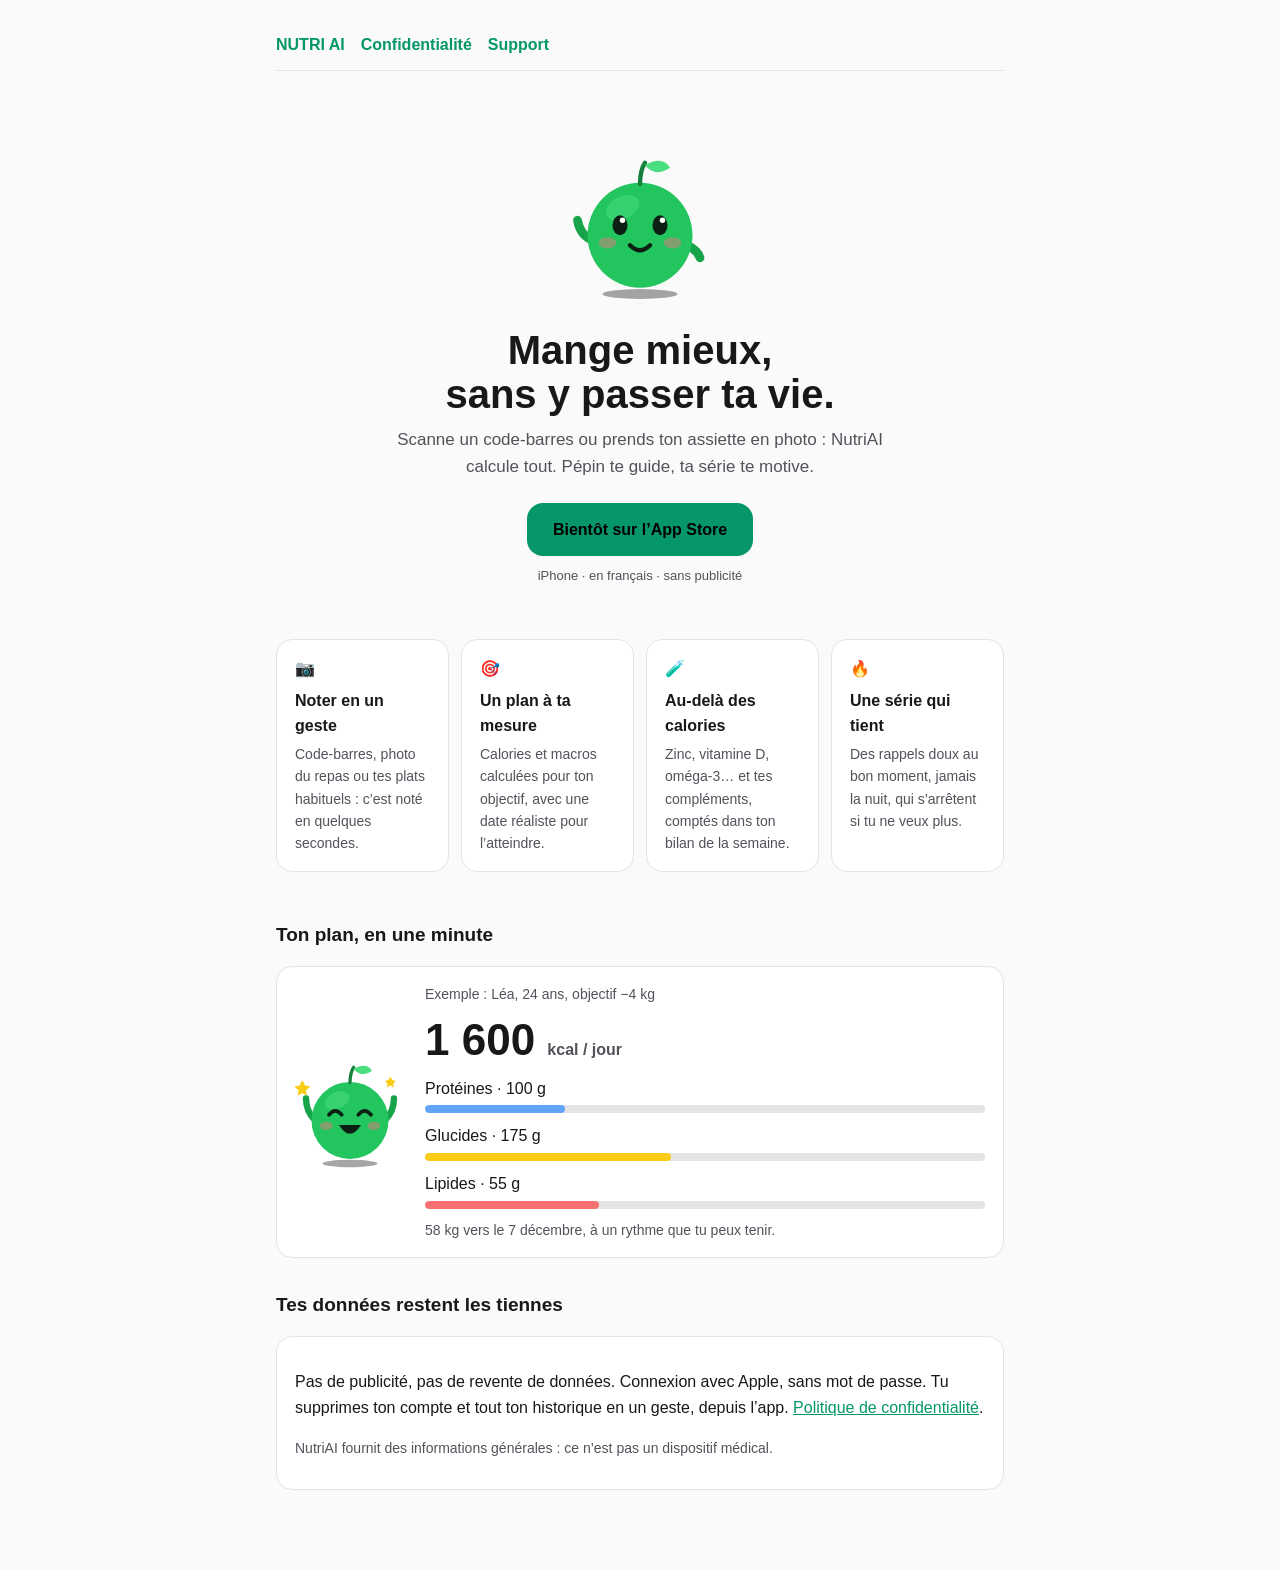
==== index.html @ fc25bfff "Landing page NutriAI (Pépin) + pages légales — brouillon local, non publié Co-Authored-By: Claude Op" ====
<!doctype html><html lang="fr"><head><meta charset="utf-8"><meta name="viewport" content="width=device-width,initial-scale=1">
<title>NUTRI AI</title><meta name="description" content="Le journal alimentaire qui va vite : code-barres, photo, macros, micronutriments et compléments. Sans publicité.">
<link rel="stylesheet" href="style.css">
<style>
.hero{text-align:center;padding:40px 0 8px}.hero h1{font-size:40px;line-height:1.1;margin:18px 0 10px}
.hero p{color:var(--muted);font-size:17px;max-width:520px;margin:0 auto}
.cta{display:inline-block;margin-top:22px;background:var(--accent);color:#000;font-weight:700;padding:14px 26px;border-radius:16px;text-decoration:none}
.soon{color:var(--muted);font-size:13px;margin-top:10px}
.grid{display:grid;grid-template-columns:repeat(auto-fit,minmax(170px,1fr));gap:12px;margin-top:28px}
.feat h3{margin:6px 0 4px;font-size:16px}.feat p{margin:0;color:var(--muted);font-size:14px}
.plan{display:flex;gap:20px;align-items:center;flex-wrap:wrap}.kcal{font-size:44px;font-weight:800}
.bar{height:8px;border-radius:99px;background:var(--line);overflow:hidden;margin:4px 0 10px}.bar span{display:block;height:100%;border-radius:99px}
.pep{animation:bob 2.2s ease-in-out infinite}@keyframes bob{50%{transform:translateY(-6px)}}
@media (prefers-reduced-motion: reduce){.pep{animation:none}}
</style></head><body><main>
<nav><a href="index.html">NUTRI AI</a><a href="confidentialite.html">Confidentialité</a><a href="support.html">Support</a></nav>
<section class="hero">
  <div class="pep"><svg width="150" height="168" viewBox="0 -14 120 134" role="img" aria-label="Pépin, la mascotte de NutriAI">

<ellipse cx="60" cy="113" rx="30" ry="4" fill="#000" opacity=".35"/>
<path d="M22 70 Q12 66 10 54" stroke="#16a34a" stroke-width="7" fill="none" stroke-linecap="round"/><path d="M98 74 Q106 78 108 84" stroke="#16a34a" stroke-width="7" fill="none" stroke-linecap="round"/>
<circle cx="60" cy="66" r="42" fill="#22c55e"/><ellipse cx="46" cy="44" rx="14" ry="9" fill="#4ade80" opacity=".55" transform="rotate(-25 46 44)"/>
<path d="M60 25 Q60 14 64 8" stroke="#15803d" stroke-width="3.5" fill="none" stroke-linecap="round"/><path d="M64 10 Q78 2 84 12 Q72 20 64 10 Z" fill="#4ade80"/>
<ellipse cx="44" cy="58" rx="6" ry="8" fill="#0b1f14"/><ellipse cx="76" cy="58" rx="6" ry="8" fill="#0b1f14"/><circle cx="46" cy="54" r="2.2" fill="#fff"/><circle cx="78" cy="54" r="2.2" fill="#fff"/>
<ellipse cx="34" cy="72" rx="7" ry="4.5" fill="#fb7185" opacity=".45"/><ellipse cx="86" cy="72" rx="7" ry="4.5" fill="#fb7185" opacity=".45"/>
<path d="M52 74 Q60 82 68 74" stroke="#0b1f14" stroke-width="3.5" fill="none" stroke-linecap="round"/>
</svg></div>
  <h1>Mange mieux,<br>sans y passer ta vie.</h1>
  <p>Scanne un code-barres ou prends ton assiette en photo : NutriAI calcule tout. Pépin te guide, ta série te motive.</p>
  <a class="cta" href="#">Bientôt sur l’App Store</a>
  <div class="soon">iPhone · en français · sans publicité</div>
</section>

<div class="grid">
  <div class="card feat"><div>📷</div><h3>Noter en un geste</h3><p>Code-barres, photo du repas ou tes plats habituels : c’est noté en quelques secondes.</p></div>
  <div class="card feat"><div>🎯</div><h3>Un plan à ta mesure</h3><p>Calories et macros calculées pour ton objectif, avec une date réaliste pour l’atteindre.</p></div>
  <div class="card feat"><div>🧪</div><h3>Au-delà des calories</h3><p>Zinc, vitamine D, oméga-3… et tes compléments, comptés dans ton bilan de la semaine.</p></div>
  <div class="card feat"><div>🔥</div><h3>Une série qui tient</h3><p>Des rappels doux au bon moment, jamais la nuit, qui s’arrêtent si tu ne veux plus.</p></div>
</div>

<h2>Ton plan, en une minute</h2>
<div class="card plan">
  <div class="pep"><svg width="110" height="123" viewBox="0 -14 120 134" role="img" aria-label="Pépin, la mascotte de NutriAI">
<path d="M8 22 l3 6 6 1 -5 4 1 6 -5 -3 -5 3 1 -6 -5 -4 6 -1z" fill="#facc15"/><path d="M104 18 l2 4 4 1 -3 3 1 4 -4 -2 -4 2 1 -4 -3 -3 4 -1z" fill="#facc15"/>
<ellipse cx="60" cy="113" rx="30" ry="4" fill="#000" opacity=".35"/>
<path d="M22 66 Q12 56 12 42" stroke="#16a34a" stroke-width="7" fill="none" stroke-linecap="round"/><path d="M98 66 Q108 56 108 42" stroke="#16a34a" stroke-width="7" fill="none" stroke-linecap="round"/>
<circle cx="60" cy="66" r="42" fill="#22c55e"/><ellipse cx="46" cy="44" rx="14" ry="9" fill="#4ade80" opacity=".55" transform="rotate(-25 46 44)"/>
<path d="M60 25 Q60 14 64 8" stroke="#15803d" stroke-width="3.5" fill="none" stroke-linecap="round"/><path d="M64 10 Q78 2 84 12 Q72 20 64 10 Z" fill="#4ade80"/>
<path d="M37 60 Q44 51 51 60" stroke="#0b1f14" stroke-width="4" fill="none" stroke-linecap="round"/><path d="M69 60 Q76 51 83 60" stroke="#0b1f14" stroke-width="4" fill="none" stroke-linecap="round"/>
<ellipse cx="34" cy="72" rx="7" ry="4.5" fill="#fb7185" opacity=".45"/><ellipse cx="86" cy="72" rx="7" ry="4.5" fill="#fb7185" opacity=".45"/>
<path d="M48 71 Q60 90 72 71 Z" fill="#0b1f14"/>
</svg></div>
  <div style="flex:1;min-width:220px">
    <div class="muted">Exemple : Léa, 24 ans, objectif −4 kg</div>
    <div class="kcal">1 600 <span class="muted" style="font-size:16px;font-weight:600">kcal / jour</span></div>
    <div>Protéines · 100 g</div><div class="bar"><span style="width:25%;background:#60a5fa"></span></div>
    <div>Glucides · 175 g</div><div class="bar"><span style="width:44%;background:#facc15"></span></div>
    <div>Lipides · 55 g</div><div class="bar"><span style="width:31%;background:#f87171"></span></div>
    <div class="muted">58 kg vers le 7 décembre, à un rythme que tu peux tenir.</div>
  </div>
</div>

<h2>Tes données restent les tiennes</h2>
<div class="card"><p>Pas de publicité, pas de revente de données. Connexion avec Apple, sans mot de passe. Tu supprimes ton compte et tout ton historique en un geste, depuis l’app. <a href="confidentialite.html">Politique de confidentialité</a>.</p>
<p class="muted">NutriAI fournit des informations générales : ce n’est pas un dispositif médical.</p></div>
</main></body></html>
---- style.css ----
:root{--bg:#000;--card:#18181b;--line:#27272a;--text:#fafafa;--muted:#a1a1aa;--accent:#10b981}
@media (prefers-color-scheme: light){:root{--bg:#fafafa;--card:#fff;--line:#e4e4e7;--text:#18181b;--muted:#52525b;--accent:#059669}}
*{box-sizing:border-box}
body{margin:0;background:var(--bg);color:var(--text);font:16px/1.6 -apple-system,BlinkMacSystemFont,"Segoe UI",Roboto,sans-serif}
main{max-width:760px;margin:0 auto;padding:32px 16px 64px}
h1{font-size:28px;margin:0 0 4px}h2{font-size:19px;margin:32px 0 8px}h3{font-size:16px;margin:20px 0 6px}
p,li{color:var(--text)}.muted{color:var(--muted);font-size:14px}
a{color:var(--accent)}nav a{margin-right:16px;font-weight:600;text-decoration:none}
nav{margin-bottom:24px;padding-bottom:12px;border-bottom:1px solid var(--line)}
table{width:100%;border-collapse:collapse;margin:8px 0;font-size:14px}
th,td{text-align:left;padding:8px;border-bottom:1px solid var(--line);vertical-align:top}
.card{background:var(--card);border:1px solid var(--line);border-radius:16px;padding:16px 18px;margin:16px 0}
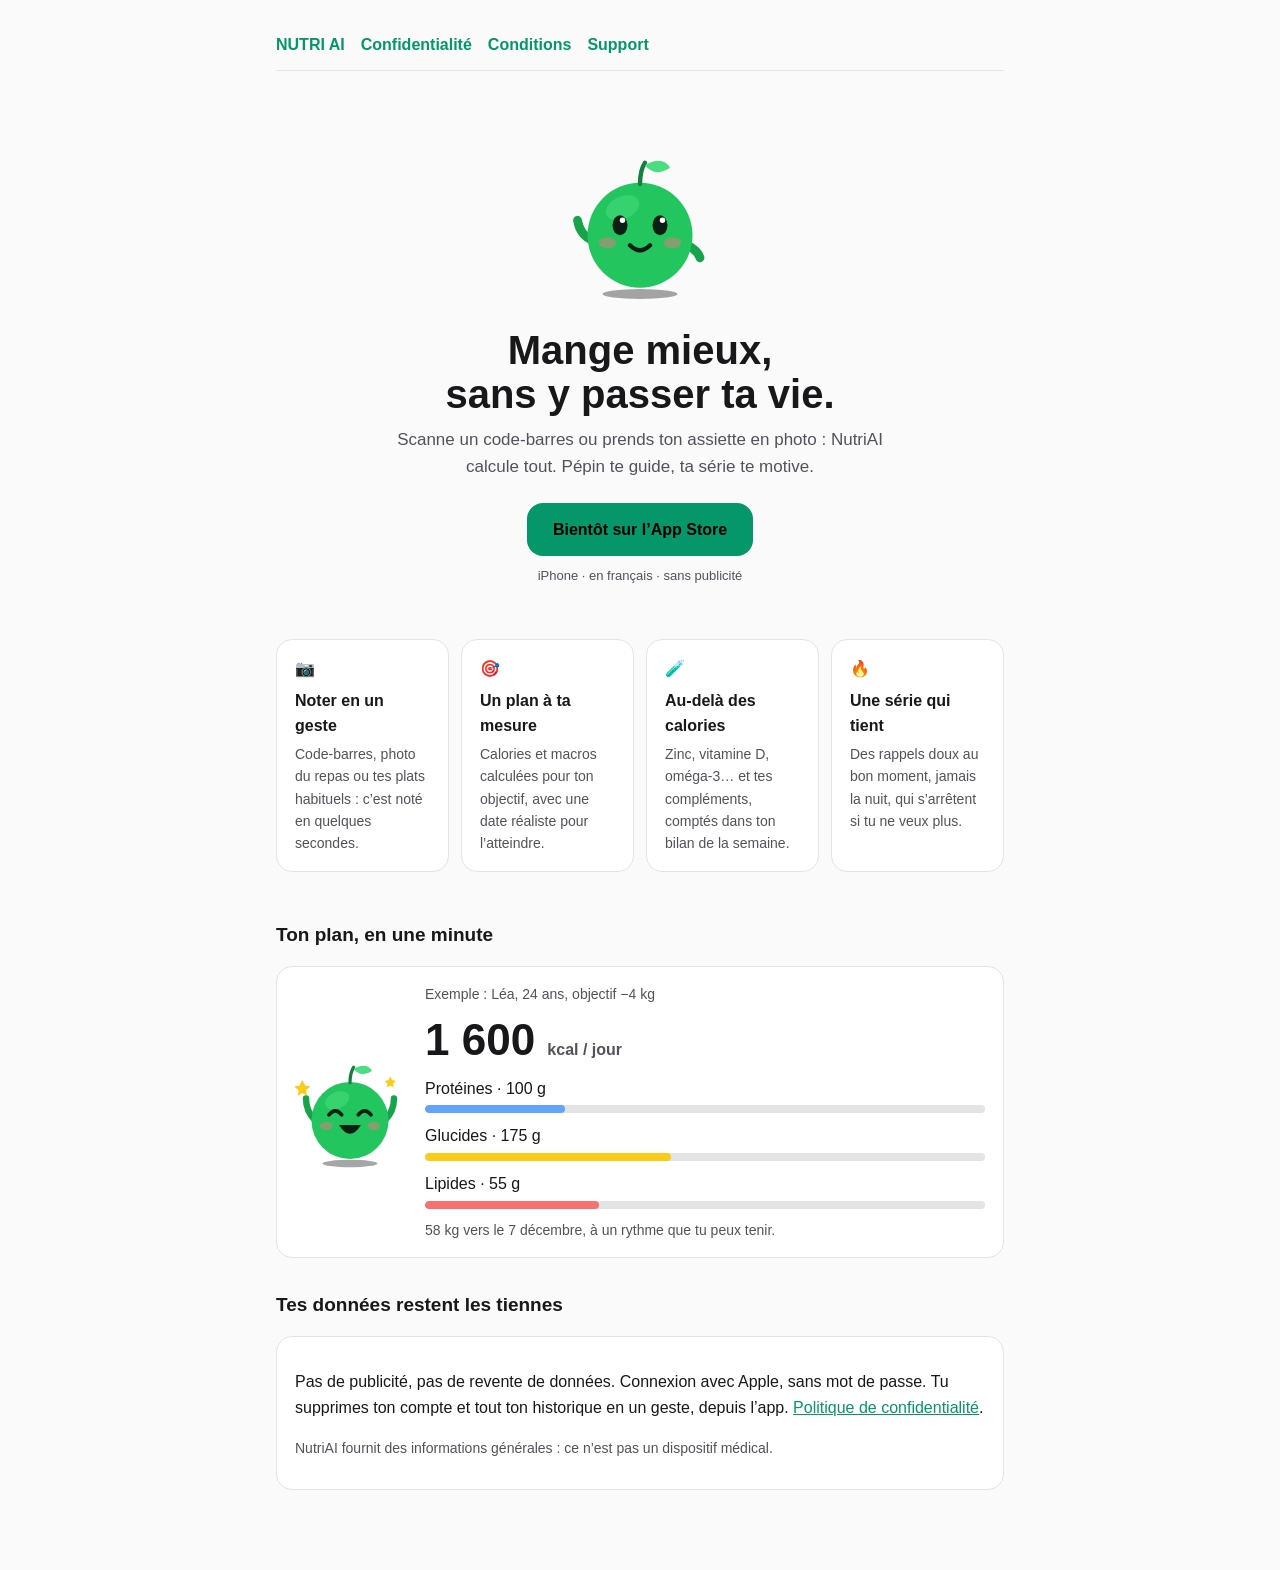
==== commit 7841a381: "CGU (droit belge) + liens Conditions ; confidentialité : provenance des ouvertures, erreurs, APD bel" ====
--- a/index.html
+++ b/index.html
@@ -13,7 +13,7 @@
 .pep{animation:bob 2.2s ease-in-out infinite}@keyframes bob{50%{transform:translateY(-6px)}}
 @media (prefers-reduced-motion: reduce){.pep{animation:none}}
 </style></head><body><main>
-<nav><a href="index.html">NUTRI AI</a><a href="confidentialite.html">Confidentialité</a><a href="support.html">Support</a></nav>
+<nav><a href="index.html">NUTRI AI</a><a href="confidentialite.html">Confidentialité</a><a href="cgu.html">Conditions</a><a href="support.html">Support</a></nav>
 <section class="hero">
   <div class="pep"><svg width="150" height="168" viewBox="0 -14 120 134" role="img" aria-label="Pépin, la mascotte de NutriAI">
 
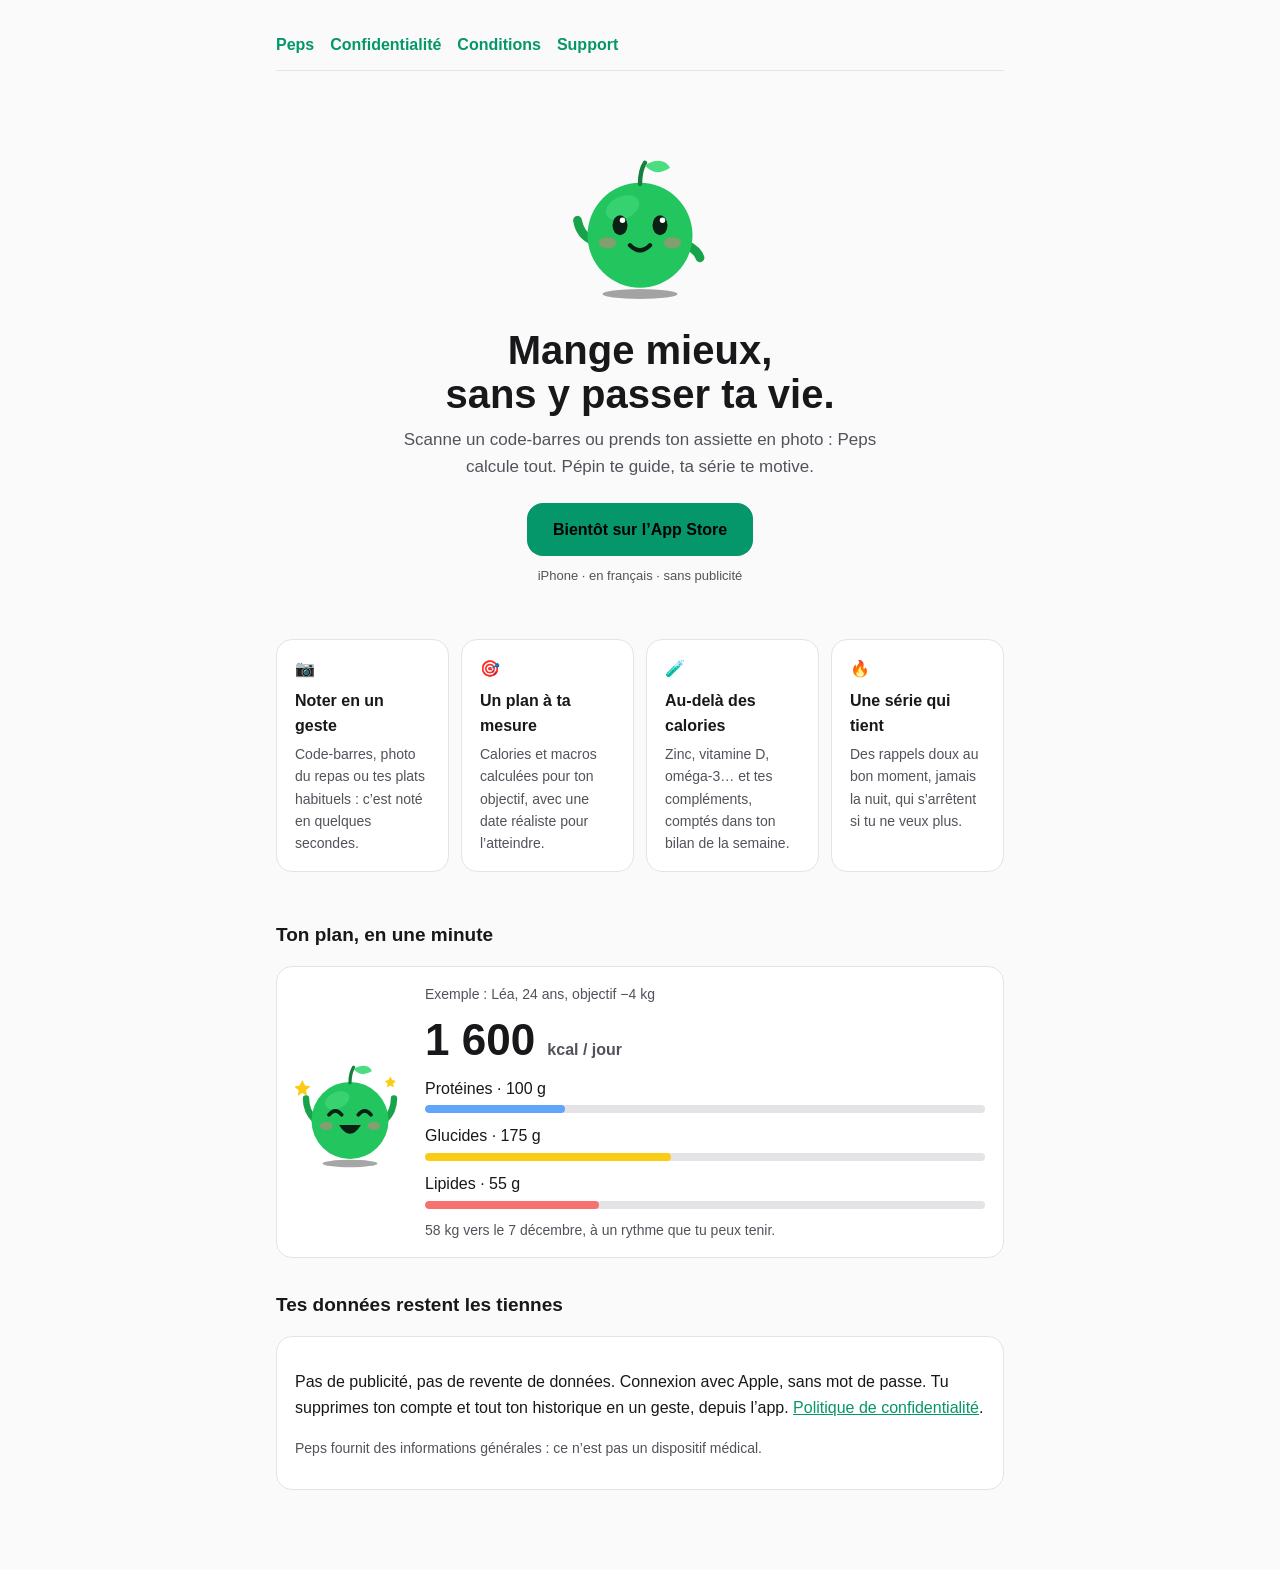
==== commit 0c1ef178: "Pages légales au nom de « Peps » (anciennement NUTRI AI), D-085 et D-086 ; domaine et adresses nutri" ====
--- a/index.html
+++ b/index.html
@@ -1,5 +1,5 @@
 <!doctype html><html lang="fr"><head><meta charset="utf-8"><meta name="viewport" content="width=device-width,initial-scale=1">
-<title>NUTRI AI</title><meta name="description" content="Le journal alimentaire qui va vite : code-barres, photo, macros, micronutriments et compléments. Sans publicité.">
+<title>Peps</title><meta name="description" content="Le journal alimentaire qui va vite : code-barres, photo, macros, micronutriments et compléments. Sans publicité.">
 <link rel="stylesheet" href="style.css">
 <style>
 .hero{text-align:center;padding:40px 0 8px}.hero h1{font-size:40px;line-height:1.1;margin:18px 0 10px}
@@ -13,9 +13,9 @@
 .pep{animation:bob 2.2s ease-in-out infinite}@keyframes bob{50%{transform:translateY(-6px)}}
 @media (prefers-reduced-motion: reduce){.pep{animation:none}}
 </style></head><body><main>
-<nav><a href="index.html">NUTRI AI</a><a href="confidentialite.html">Confidentialité</a><a href="cgu.html">Conditions</a><a href="support.html">Support</a></nav>
+<nav><a href="index.html">Peps</a><a href="confidentialite.html">Confidentialité</a><a href="cgu.html">Conditions</a><a href="support.html">Support</a></nav>
 <section class="hero">
-  <div class="pep"><svg width="150" height="168" viewBox="0 -14 120 134" role="img" aria-label="Pépin, la mascotte de NutriAI">
+  <div class="pep"><svg width="150" height="168" viewBox="0 -14 120 134" role="img" aria-label="Pépin, la mascotte de Peps">
 
 <ellipse cx="60" cy="113" rx="30" ry="4" fill="#000" opacity=".35"/>
 <path d="M22 70 Q12 66 10 54" stroke="#16a34a" stroke-width="7" fill="none" stroke-linecap="round"/><path d="M98 74 Q106 78 108 84" stroke="#16a34a" stroke-width="7" fill="none" stroke-linecap="round"/>
@@ -26,7 +26,7 @@
 <path d="M52 74 Q60 82 68 74" stroke="#0b1f14" stroke-width="3.5" fill="none" stroke-linecap="round"/>
 </svg></div>
   <h1>Mange mieux,<br>sans y passer ta vie.</h1>
-  <p>Scanne un code-barres ou prends ton assiette en photo : NutriAI calcule tout. Pépin te guide, ta série te motive.</p>
+  <p>Scanne un code-barres ou prends ton assiette en photo : Peps calcule tout. Pépin te guide, ta série te motive.</p>
   <a class="cta" href="#">Bientôt sur l’App Store</a>
   <div class="soon">iPhone · en français · sans publicité</div>
 </section>
@@ -40,7 +40,7 @@
 
 <h2>Ton plan, en une minute</h2>
 <div class="card plan">
-  <div class="pep"><svg width="110" height="123" viewBox="0 -14 120 134" role="img" aria-label="Pépin, la mascotte de NutriAI">
+  <div class="pep"><svg width="110" height="123" viewBox="0 -14 120 134" role="img" aria-label="Pépin, la mascotte de Peps">
 <path d="M8 22 l3 6 6 1 -5 4 1 6 -5 -3 -5 3 1 -6 -5 -4 6 -1z" fill="#facc15"/><path d="M104 18 l2 4 4 1 -3 3 1 4 -4 -2 -4 2 1 -4 -3 -3 4 -1z" fill="#facc15"/>
 <ellipse cx="60" cy="113" rx="30" ry="4" fill="#000" opacity=".35"/>
 <path d="M22 66 Q12 56 12 42" stroke="#16a34a" stroke-width="7" fill="none" stroke-linecap="round"/><path d="M98 66 Q108 56 108 42" stroke="#16a34a" stroke-width="7" fill="none" stroke-linecap="round"/>
@@ -62,5 +62,5 @@
 
 <h2>Tes données restent les tiennes</h2>
 <div class="card"><p>Pas de publicité, pas de revente de données. Connexion avec Apple, sans mot de passe. Tu supprimes ton compte et tout ton historique en un geste, depuis l’app. <a href="confidentialite.html">Politique de confidentialité</a>.</p>
-<p class="muted">NutriAI fournit des informations générales : ce n’est pas un dispositif médical.</p></div>
+<p class="muted">Peps fournit des informations générales : ce n’est pas un dispositif médical.</p></div>
 </main></body></html>
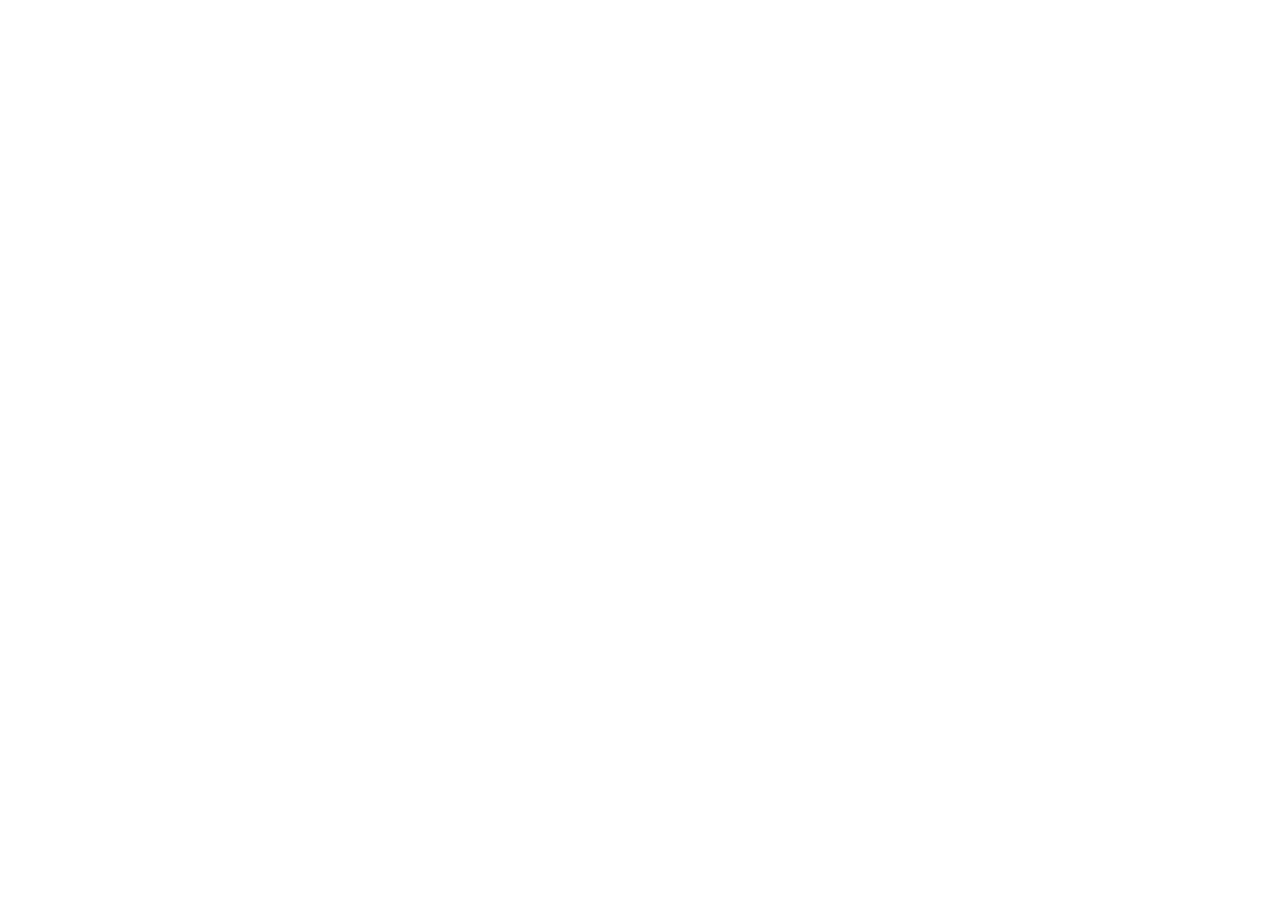
==== commit d3f9ffb8: "Pages légales déménagées sur https://pepsmacros.com (demande de Mathys du 01/11) : renvois seulement" ====
--- a/index.html
+++ b/index.html
@@ -1,66 +1,5 @@
 <!doctype html><html lang="fr"><head><meta charset="utf-8"><meta name="viewport" content="width=device-width,initial-scale=1">
-<title>Peps</title><meta name="description" content="Le journal alimentaire qui va vite : code-barres, photo, macros, micronutriments et compléments. Sans publicité.">
-<link rel="stylesheet" href="style.css">
-<style>
-.hero{text-align:center;padding:40px 0 8px}.hero h1{font-size:40px;line-height:1.1;margin:18px 0 10px}
-.hero p{color:var(--muted);font-size:17px;max-width:520px;margin:0 auto}
-.cta{display:inline-block;margin-top:22px;background:var(--accent);color:#000;font-weight:700;padding:14px 26px;border-radius:16px;text-decoration:none}
-.soon{color:var(--muted);font-size:13px;margin-top:10px}
-.grid{display:grid;grid-template-columns:repeat(auto-fit,minmax(170px,1fr));gap:12px;margin-top:28px}
-.feat h3{margin:6px 0 4px;font-size:16px}.feat p{margin:0;color:var(--muted);font-size:14px}
-.plan{display:flex;gap:20px;align-items:center;flex-wrap:wrap}.kcal{font-size:44px;font-weight:800}
-.bar{height:8px;border-radius:99px;background:var(--line);overflow:hidden;margin:4px 0 10px}.bar span{display:block;height:100%;border-radius:99px}
-.pep{animation:bob 2.2s ease-in-out infinite}@keyframes bob{50%{transform:translateY(-6px)}}
-@media (prefers-reduced-motion: reduce){.pep{animation:none}}
-</style></head><body><main>
-<nav><a href="index.html">Peps</a><a href="confidentialite.html">Confidentialité</a><a href="cgu.html">Conditions</a><a href="support.html">Support</a></nav>
-<section class="hero">
-  <div class="pep"><svg width="150" height="168" viewBox="0 -14 120 134" role="img" aria-label="Pépin, la mascotte de Peps">
-
-<ellipse cx="60" cy="113" rx="30" ry="4" fill="#000" opacity=".35"/>
-<path d="M22 70 Q12 66 10 54" stroke="#16a34a" stroke-width="7" fill="none" stroke-linecap="round"/><path d="M98 74 Q106 78 108 84" stroke="#16a34a" stroke-width="7" fill="none" stroke-linecap="round"/>
-<circle cx="60" cy="66" r="42" fill="#22c55e"/><ellipse cx="46" cy="44" rx="14" ry="9" fill="#4ade80" opacity=".55" transform="rotate(-25 46 44)"/>
-<path d="M60 25 Q60 14 64 8" stroke="#15803d" stroke-width="3.5" fill="none" stroke-linecap="round"/><path d="M64 10 Q78 2 84 12 Q72 20 64 10 Z" fill="#4ade80"/>
-<ellipse cx="44" cy="58" rx="6" ry="8" fill="#0b1f14"/><ellipse cx="76" cy="58" rx="6" ry="8" fill="#0b1f14"/><circle cx="46" cy="54" r="2.2" fill="#fff"/><circle cx="78" cy="54" r="2.2" fill="#fff"/>
-<ellipse cx="34" cy="72" rx="7" ry="4.5" fill="#fb7185" opacity=".45"/><ellipse cx="86" cy="72" rx="7" ry="4.5" fill="#fb7185" opacity=".45"/>
-<path d="M52 74 Q60 82 68 74" stroke="#0b1f14" stroke-width="3.5" fill="none" stroke-linecap="round"/>
-</svg></div>
-  <h1>Mange mieux,<br>sans y passer ta vie.</h1>
-  <p>Scanne un code-barres ou prends ton assiette en photo : Peps calcule tout. Pépin te guide, ta série te motive.</p>
-  <a class="cta" href="#">Bientôt sur l’App Store</a>
-  <div class="soon">iPhone · en français · sans publicité</div>
-</section>
-
-<div class="grid">
-  <div class="card feat"><div>📷</div><h3>Noter en un geste</h3><p>Code-barres, photo du repas ou tes plats habituels : c’est noté en quelques secondes.</p></div>
-  <div class="card feat"><div>🎯</div><h3>Un plan à ta mesure</h3><p>Calories et macros calculées pour ton objectif, avec une date réaliste pour l’atteindre.</p></div>
-  <div class="card feat"><div>🧪</div><h3>Au-delà des calories</h3><p>Zinc, vitamine D, oméga-3… et tes compléments, comptés dans ton bilan de la semaine.</p></div>
-  <div class="card feat"><div>🔥</div><h3>Une série qui tient</h3><p>Des rappels doux au bon moment, jamais la nuit, qui s’arrêtent si tu ne veux plus.</p></div>
-</div>
-
-<h2>Ton plan, en une minute</h2>
-<div class="card plan">
-  <div class="pep"><svg width="110" height="123" viewBox="0 -14 120 134" role="img" aria-label="Pépin, la mascotte de Peps">
-<path d="M8 22 l3 6 6 1 -5 4 1 6 -5 -3 -5 3 1 -6 -5 -4 6 -1z" fill="#facc15"/><path d="M104 18 l2 4 4 1 -3 3 1 4 -4 -2 -4 2 1 -4 -3 -3 4 -1z" fill="#facc15"/>
-<ellipse cx="60" cy="113" rx="30" ry="4" fill="#000" opacity=".35"/>
-<path d="M22 66 Q12 56 12 42" stroke="#16a34a" stroke-width="7" fill="none" stroke-linecap="round"/><path d="M98 66 Q108 56 108 42" stroke="#16a34a" stroke-width="7" fill="none" stroke-linecap="round"/>
-<circle cx="60" cy="66" r="42" fill="#22c55e"/><ellipse cx="46" cy="44" rx="14" ry="9" fill="#4ade80" opacity=".55" transform="rotate(-25 46 44)"/>
-<path d="M60 25 Q60 14 64 8" stroke="#15803d" stroke-width="3.5" fill="none" stroke-linecap="round"/><path d="M64 10 Q78 2 84 12 Q72 20 64 10 Z" fill="#4ade80"/>
-<path d="M37 60 Q44 51 51 60" stroke="#0b1f14" stroke-width="4" fill="none" stroke-linecap="round"/><path d="M69 60 Q76 51 83 60" stroke="#0b1f14" stroke-width="4" fill="none" stroke-linecap="round"/>
-<ellipse cx="34" cy="72" rx="7" ry="4.5" fill="#fb7185" opacity=".45"/><ellipse cx="86" cy="72" rx="7" ry="4.5" fill="#fb7185" opacity=".45"/>
-<path d="M48 71 Q60 90 72 71 Z" fill="#0b1f14"/>
-</svg></div>
-  <div style="flex:1;min-width:220px">
-    <div class="muted">Exemple : Léa, 24 ans, objectif −4 kg</div>
-    <div class="kcal">1 600 <span class="muted" style="font-size:16px;font-weight:600">kcal / jour</span></div>
-    <div>Protéines · 100 g</div><div class="bar"><span style="width:25%;background:#60a5fa"></span></div>
-    <div>Glucides · 175 g</div><div class="bar"><span style="width:44%;background:#facc15"></span></div>
-    <div>Lipides · 55 g</div><div class="bar"><span style="width:31%;background:#f87171"></span></div>
-    <div class="muted">58 kg vers le 7 décembre, à un rythme que tu peux tenir.</div>
-  </div>
-</div>
-
-<h2>Tes données restent les tiennes</h2>
-<div class="card"><p>Pas de publicité, pas de revente de données. Connexion avec Apple, sans mot de passe. Tu supprimes ton compte et tout ton historique en un geste, depuis l’app. <a href="confidentialite.html">Politique de confidentialité</a>.</p>
-<p class="muted">Peps fournit des informations générales : ce n’est pas un dispositif médical.</p></div>
-</main></body></html>+<title>Peps · Peps</title><meta name="robots" content="noindex"><link rel="canonical" href="https://pepsmacros.com/">
+<meta http-equiv="refresh" content="0; url=https://pepsmacros.com/"><script>location.replace("https://pepsmacros.com/")</script></head>
+<body style="font:17px/1.6 -apple-system,sans-serif;max-width:640px;margin:48px auto;padding:0 16px">
+<p>Cette page a déménagé sur le site de Peps : <a href="https://pepsmacros.com/">https://pepsmacros.com/</a></p></body></html>
